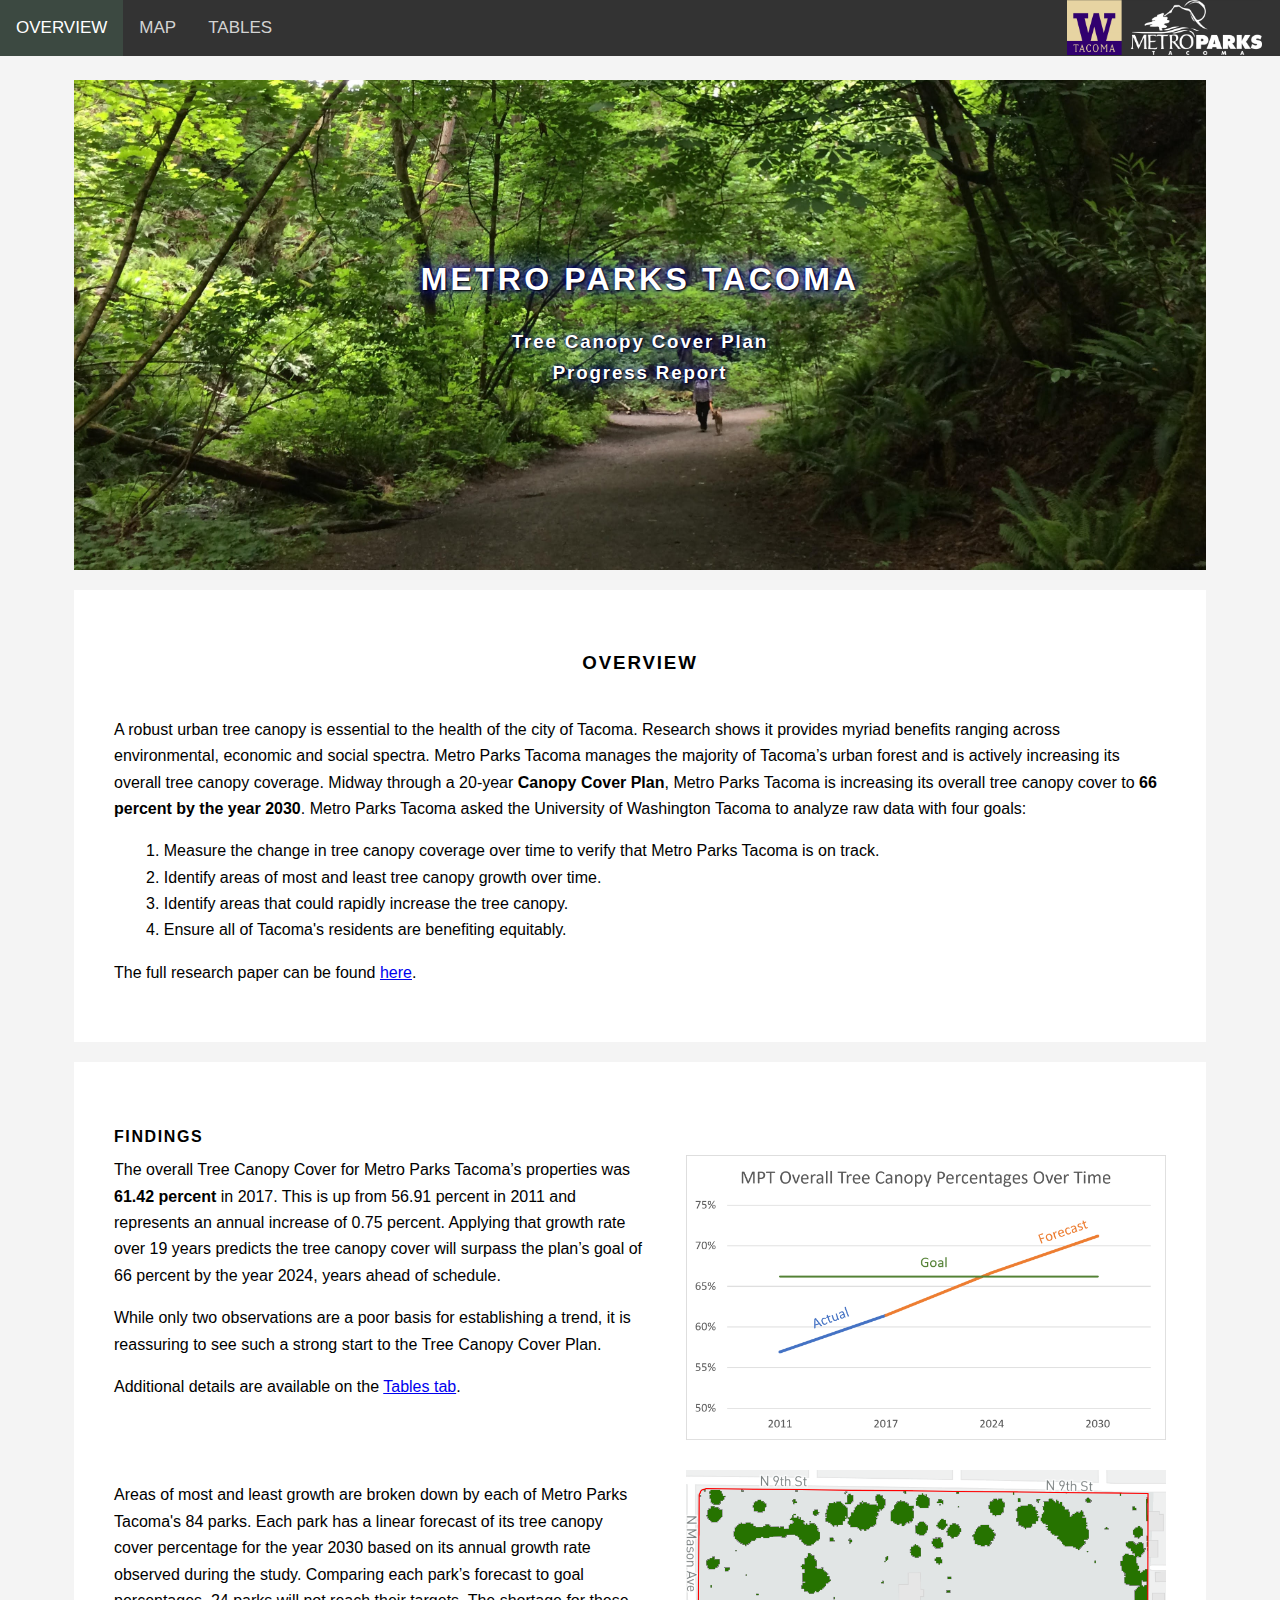
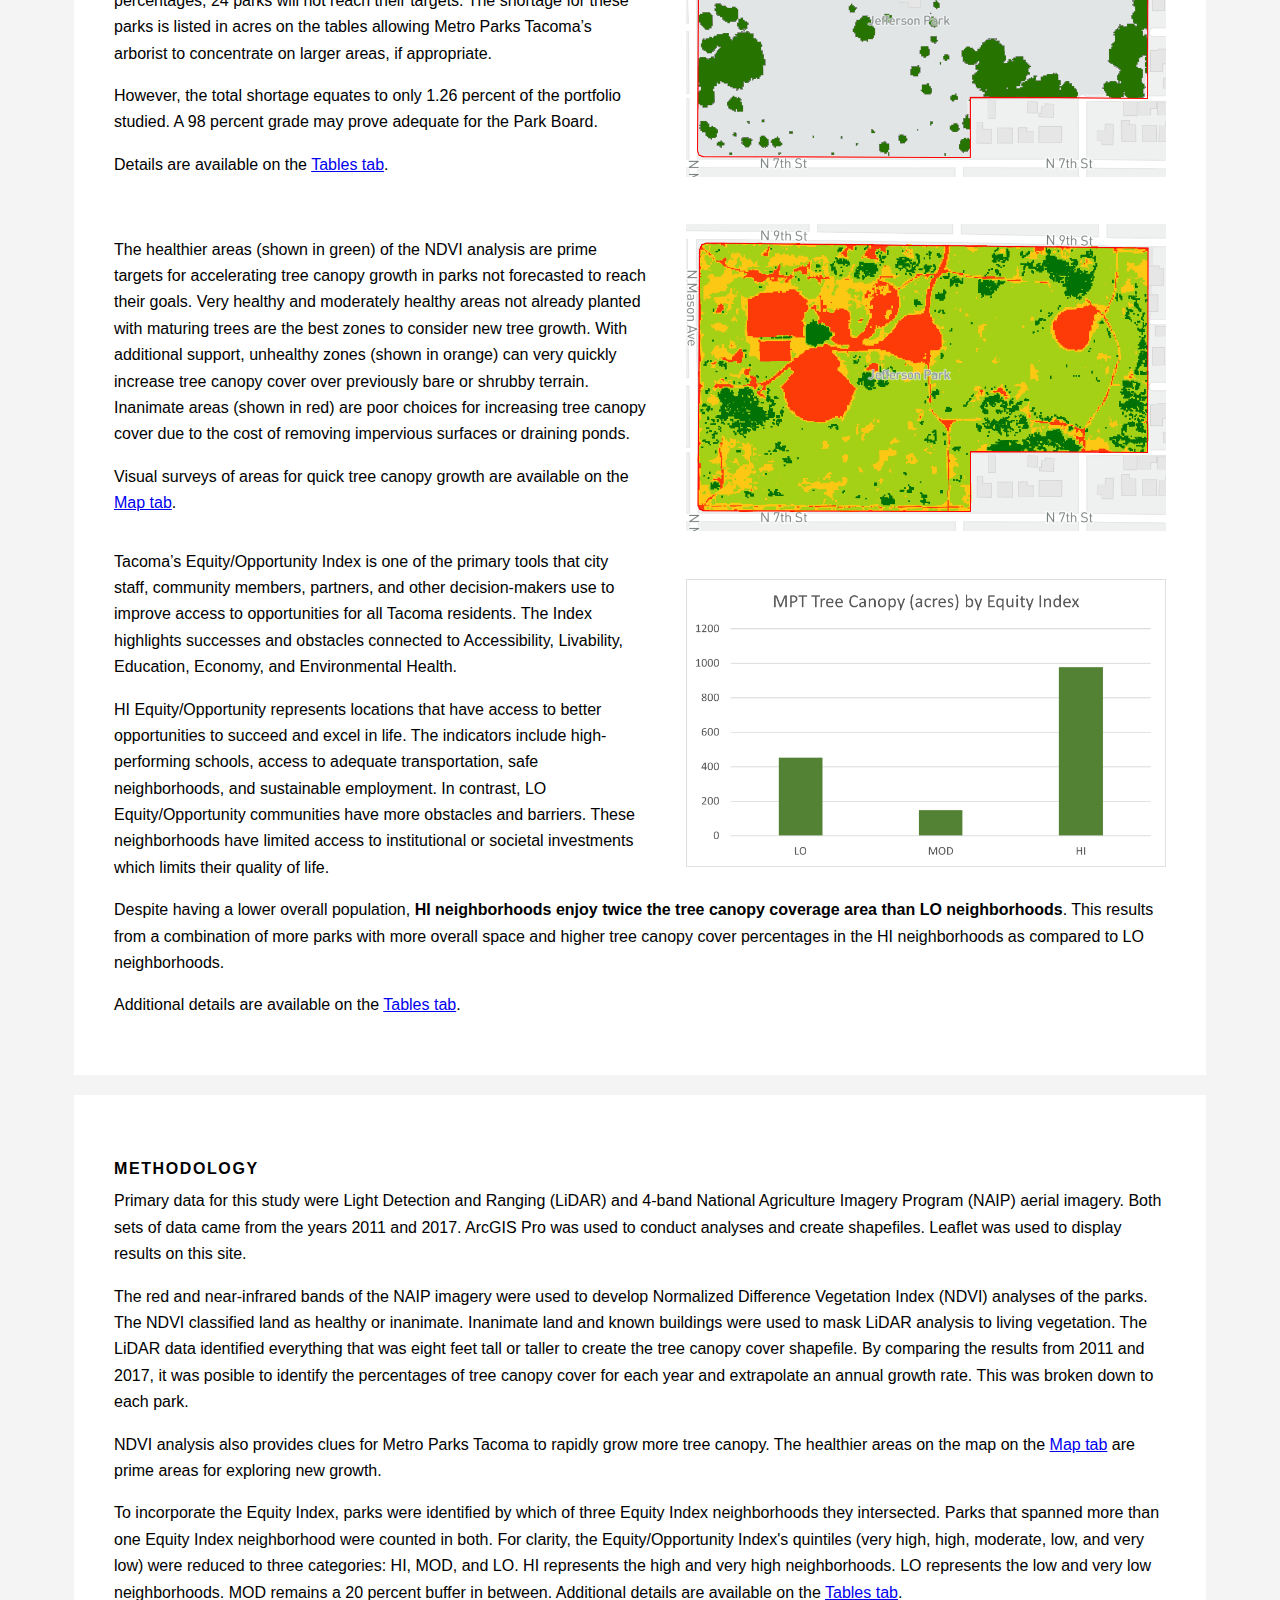
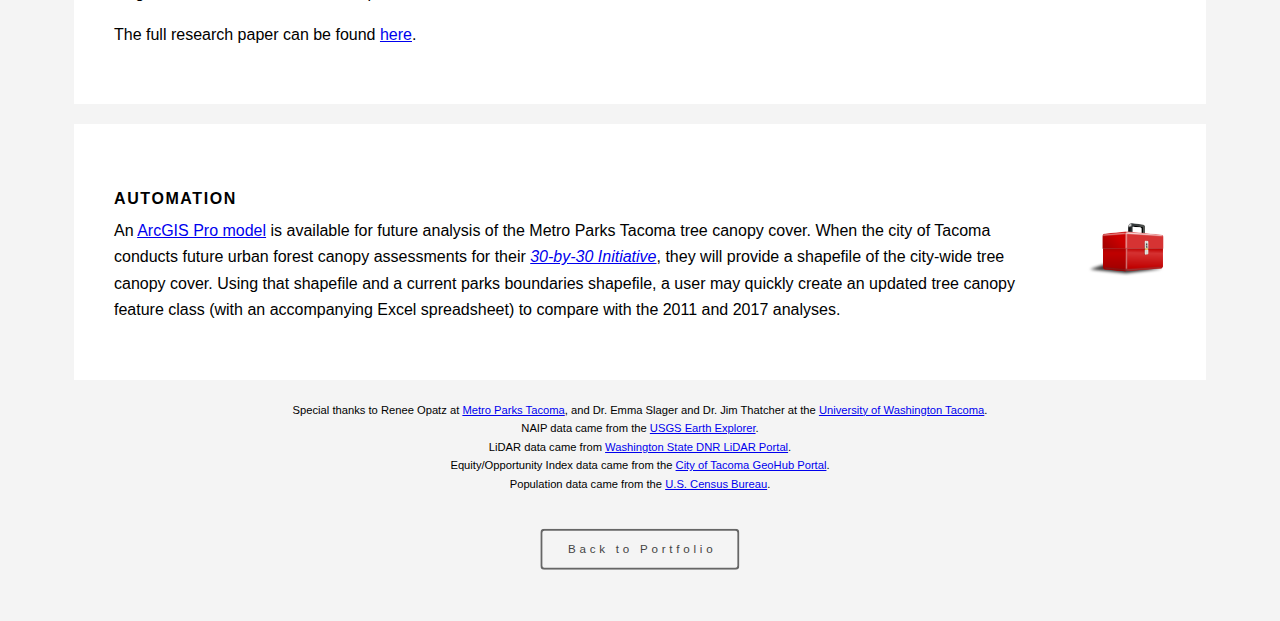
==== index.html @ c5629a5f "Add files via upload" ====
<html>
	<head>
		<title>Overview: Tree Canopy Update</title>
		<link rel="stylesheet" href="styles.css" type="text/css"/>
		<script src = "parks.js"></script>
	</head>
	<body>
		<div class="topnav">
     <a class="active" href="index.html">OVERVIEW</a>
     <a href="map.html">MAP</a>
     <a href="tables.htm">TABLES</a>
		 <img src="images/Logos_UW_MPT.png" style="height:55px; float:right">
    </div>
		<div class="container">
			<img src="images/PugetPark2.jpg" style="display:block; margin-left:auto; margin-right:auto; width:100%">
			<div class="centered"><h1>Metro Parks Tacoma</h1><h3>Tree Canopy Cover Plan<br> Progress Report</h3></div>
		</div>
		<div class="flex-container">
			<div>
				<h3>OVERVIEW</h3>
				<p>A robust urban tree canopy is essential to the health of the city of Tacoma. Research shows it provides myriad benefits ranging across environmental, economic and social spectra. Metro Parks Tacoma manages the majority of Tacoma’s urban forest and is actively increasing its overall tree canopy coverage. Midway through a 20-year <b>Canopy Cover Plan</b>, Metro Parks Tacoma is increasing its overall tree canopy cover to <b>66 percent by the year 2030</b>. Metro Parks Tacoma asked the University of Washington Tacoma to analyze raw data with four goals:</p>
				<p style="padding-left: 2em; padding-right: 2em">1. Measure the change in tree canopy coverage over time to verify that Metro Parks Tacoma is on track.<br>2. Identify areas of most and least tree canopy growth over time.<br>3. Identify areas that could rapidly increase the tree canopy.<br>4. Ensure all of Tacoma's residents are benefiting equitably.</p>
				<p>The full research paper can be found <a href="paper.pdf">here</a>.</p>
			</div>
			<div>
				<h4 style="margin-bottom: -35px">Findings</h4>
				<div class="row">
					<a href="tables.htm"><img class="img" src="images/TreeCanopy_Overall.png" style="margin-top:40px"></a><br>
					<p>The overall Tree Canopy Cover for Metro Parks Tacoma’s properties was <b>61.42 percent</b> in 2017. This is up from 56.91 percent in 2011 and represents an annual increase of 0.75 percent. Applying that growth rate over 19 years predicts the tree canopy cover will surpass the plan’s goal of 66 percent by the year 2024, years ahead of schedule.</p><p>While only two observations are a poor basis for establishing a trend, it is reassuring to see such a strong start to the Tree Canopy Cover Plan.</p><p>Additional details are available on the <a href="tables.htm">Tables tab</a>.</p>
				</div>
				<div class="row">
					<a href="map.html"><img class="img" src="images/TCC.PNG"></a><br>
					<p>Areas of most and least growth are broken down by each of Metro Parks Tacoma's 84 parks. Each park has a linear forecast of its tree canopy cover percentage for the year 2030 based on its annual growth rate observed during the study. Comparing each park’s forecast to goal percentages, 24 parks will not reach their targets. The shortage for these parks is listed in acres on the tables allowing Metro Parks Tacoma’s arborist to concentrate on larger areas, if appropriate. </p><p>However, the total shortage equates to only 1.26 percent of the portfolio studied. A 98 percent grade may prove adequate for the Park Board.</p><p>Details are available on the <a href="tables.htm">Tables tab</a>.</p>
				</div>
				<div class="row">
					<a href="map.html"><img class="img" src="images/NDVI.PNG"></a><br>
					<p>The healthier areas (shown in green) of the NDVI analysis are prime targets for accelerating tree canopy growth in parks not forecasted to reach their goals. Very healthy and moderately healthy areas not already planted with maturing trees are the best zones to consider new tree growth. With additional support, unhealthy zones (shown in orange) can very quickly increase tree canopy cover over previously bare or shrubby terrain. Inanimate areas (shown in red) are poor choices for increasing tree canopy cover due to the cost of removing impervious surfaces or draining ponds.</p><p>Visual surveys of areas for quick tree canopy growth are available on the <a href="map.html">Map tab</a>.</p>
				</div>
				<div class="row">
					<a href="tables.htm"><img class="img" src="images/Equity_Chart.png"></a>
					<p>Tacoma’s Equity/Opportunity Index is one of the primary tools that city staff, community members, partners, and other decision-makers use to improve access to opportunities for all Tacoma residents. The Index highlights successes and obstacles connected to Accessibility, Livability, Education, Economy, and Environmental Health.</p><p>HI Equity/Opportunity represents locations that have access to better opportunities to succeed and excel in life. The indicators include high-performing schools, access to adequate transportation, safe neighborhoods, and sustainable employment. In contrast, LO Equity/Opportunity communities have more obstacles and barriers. These neighborhoods have limited access to institutional or societal investments which limits their quality of life.</p><p>Despite having a lower overall population, <b>HI neighborhoods enjoy twice the tree canopy coverage area than LO neighborhoods</b>. This results from a combination of more parks with more overall space and higher tree canopy cover percentages in the HI neighborhoods as compared to LO neighborhoods. </p><p>Additional details are available on the <a href="tables.htm">Tables tab</a>.</p>
				</div>
		 </div>
		 <div>
			 <h4>Methodology</h4>
			 <p>Primary data for this study were Light Detection and Ranging (LiDAR) and 4-band National Agriculture Imagery Program (NAIP) aerial imagery. Both sets of data came from the years 2011 and 2017. ArcGIS Pro was used to conduct analyses and create shapefiles. Leaflet was used to display results on this site.</p>
			 <p>The red and near-infrared bands of the NAIP imagery were used to develop Normalized Difference Vegetation Index (NDVI) analyses of the parks. The NDVI classified land as healthy or inanimate. Inanimate land and known buildings were used to mask LiDAR analysis to living vegetation. The LiDAR data identified everything that was eight feet tall or taller to create the tree canopy cover shapefile. By comparing the results from 2011 and 2017, it was posible to identify the percentages of tree canopy cover for each year and extrapolate an annual growth rate. This was broken down to each park.</p>
			 <p>NDVI analysis also provides clues for Metro Parks Tacoma to rapidly grow more tree canopy. The healthier areas on the map on the <a href="map.html">Map tab</a> are prime areas for exploring new growth.</p>
			 <p>To incorporate the Equity Index, parks were identified by which of three Equity Index neighborhoods they intersected. Parks that spanned more than one Equity Index neighborhood were counted in both. For clarity, the Equity/Opportunity Index's quintiles (very high, high, moderate, low, and very low) were reduced to three categories: HI, MOD, and LO. HI represents the high and very high neighborhoods. LO represents the low and very low neighborhoods. MOD remains a 20 percent buffer in between. Additional details are available on the <a href="tables.htm">Tables tab</a>.</p>
			 <p>The full research paper can be found <a href="paper.pdf">here</a>.</p>
		 </div>
		 <div class="row">
			 <h4>Automation</h4>
			  <a href="ArcGIS.tbx"> <img class="img" src="images/arcgis-toolbox.png" style="max-width:5em; margin-top: 20px"></a>
				<p>An <a href="ArcGIS.tbx">ArcGIS Pro model</a> is available for future analysis of the Metro Parks Tacoma tree canopy cover. When the city of Tacoma conducts future urban forest canopy assessments for their <a href = 'https://www.cityoftacoma.org/government/city_departments/environmentalservices/urban_forestry/urban_forest_management_plan' target = '_blank'><em>30-by-30 Initiative</em></a>, they will provide a shapefile of the city-wide tree canopy cover. Using that shapefile and a current parks boundaries shapefile, a user may quickly create an updated tree canopy feature class (with an accompanying Excel spreadsheet) to compare with the 2011 and 2017 analyses.</p>
		 </div>
		</div>

		<p style="font-size:.7em; text-align:center">Special thanks to Renee Opatz at <a href = "https://www.metroparkstacoma.org/"> Metro Parks Tacoma</a>, and Dr. Emma Slager and Dr. Jim Thatcher at the <a href = "https://www.tacoma.uw.edu/uwt/urban-studies/ms-geospatial-technologies">University of Washington Tacoma</a>.<br>NAIP data came from the <a href="https://earthexplorer.usgs.gov/">USGS Earth Explorer</a>.<br>LiDAR data came from <a href = "https://lidarportal.dnr.wa.gov/">Washington State DNR LiDAR Portal</a>.<br>Equity/Opportunity Index data came from the <a href = "https://geohub.cityoftacoma.org/datasets/equity-opportunity-overall-index-2020-1/explore?location=47.243500%2C-122.455000%2C12.41">City of Tacoma GeoHub Portal</a>.<br>Population data came from the <a href = "https://data.census.gov/cedsci/advanced">U.S. Census Bureau</a>.</p>

		<div class="center">
			<a href="https://saschu-uwt.github.io/portfolio/"><button class="button button1">Back to Portfolio</button></a>
		</div>

		<!-- Calls the default extent button -->
		<script src="dist/leaflet.defaultextent.js"></script>
		<script src="config.js"></script>

</body>
</html>
---- styles.css ----
body {
  background-color: #f4f4f4;
  font-family: Arial, sans-serif;
  line-height: 1.65;
  margin-left: 4em;
  margin-right: 4em;
  margin-bottom: 8em;
}

/* Navigation bar */
/* Add a black background color to the top navigation */
.topnav {
  position:fixed;
  width:100%;
  top:0;
  left:0;
  background-color: #333;
  overflow: hidden;
	margin-bottom: 3em;
}
/* Style the links inside the navigation bar */
.topnav a {
  float: left;
  color: #D3D3D3;
  text-align: center;
  padding: 14px 16px;
  text-decoration: none;
  font-size: 17px;
}
/* Change the color of links on hover */
.topnav a:hover {
  background-color: #ddd;
  color: black;
}
/* Add a color to the active/current link */
.topnav a.active {
  background-color: #3c4941;
  color: white;
}

/* Container holding the image and the text */
.container {
  position: relative;
  z-index:-1;
  text-align: center;
  color: white;
  text-shadow: 1px 1px 2px black, 0 0 25px blue, 0 0 5px darkblue;
  margin-top: 5em;
  margin-left: .6em;
  margin-right: .6em;
  margin-bottom: 10px;
}
/* Centered text */
.centered {
  position: absolute;
  top: 40%;
  left: 50%;
  transform: translate(-50%, -50%);
}

h1 {
  margin-top:4em;
  text-transform: uppercase;
  text-align: center;
  letter-spacing: .1em;
}
h3 {
  margin-bottom:2em;
  text-align: center;
  letter-spacing: .1em;
}
h4 {
  margin-bottom:-10px;
  text-align: left;
  text-transform: uppercase;
  letter-spacing: .1em;
}
h5 {
  font-size: 1em;
}

.map {
  position:absolute;
  top:58;
  left:0;
  width: 100%;
  height:92%;
}

/*Legend specific*/
.legend {
  padding: 6px 8px;
  font: 14px/16px Arial, Helvetica, sans-serif;
  background: white;
  background: rgba(255, 255, 255, 1);
  border-radius: 5px;
  border-color: #BEBEBE;
  border-width: 2;
  border-style: solid;
  line-height: 24px;
  color: #555;
}
.legend h4 {
  text-align: center;
  font-size: 14px;
  margin: 0 0 8px;
  color: #777;
}
.legend span {
  position: relative;
  bottom: 3px;
}
.legend p {
  color:black;
}
.legend i {
  width: 18px;
  height: 18px;
  float: left;
  margin: 0 8px 0 0;
  opacity: 1;
}
.legend i.icon {
  background-size: 18px;
  background-color: rgba(255, 255, 255, 1);
}

/* For data box on map */
.info {
    padding: 6px 8px;
    font: 14px/16px Arial, Helvetica, sans-serif;
    background: white;
    background: rgba(255,255,255,1);
    border-radius: 5px;
    border-color: #BEBEBE;
    border-width: 2;
    border-style: solid;
}
.info h4 {
    text-align: center;
    margin: 0 0 5px;
    color: #777;
}

/* Text boxes */
* {
  box-sizing: border-box;
}
.column {
  float: left;
  width: 50%;
  padding: 5px;
  margin-bottom:1em;
}

/* Clearfix (clear floats) */
.row::after {
  content: "";
  clear: both;
  display: table;
}

/* Responsive layout - makes the columns stack on top of each other instead of next to each other */
@media screen and (max-width: 800px) {
  .column {
    width: 100%;
  }
}

/* Containers for text */
.flex-container {
  display: flex;
  flex-wrap: wrap;
  justify-content: center;
  align-items: top;
  width:100%
}
.flex-container > div {
  background-color: #ffffff;
  width: 100%;
  height: auto;
  margin: 10px;
  padding: 40px;
}
/* .img {
  display:block;
  margin-left: auto;
  margin-right: auto;
  width: 60%;
} */
.img {
  float:right;
  height:auto;
  max-width: 30em;
  width:40vw;
  /* margin-top: 20px; */
  margin-left:40px;
  margin-top:30px
}

@media screen and (max-width: 800px) {
  .flex-container > div {
    width: 100%;
    height: auto;
    margin: 10px;
    padding: 40px;
  }
}

/* Button */
.center {
  margin-top: 5vh;
  position: absolute;
  left: 50%;
  -ms-transform: translate(-50%, -50%);
  transform: translate(-50%, -50%);
}

input[type="submit"],
input[type="reset"],
input[type="button"],
button,
.button {
  -moz-appearance: none;
  -webkit-appearance: none;
  -ms-appearance: none;
  appearance: none;
  -moz-transition: box-shadow 0.2s ease-in-out, background-color 0.2s ease-in-out, color 0.2s ease-in-out;
  -webkit-transition: box-shadow 0.2s ease-in-out, background-color 0.2s ease-in-out, color 0.2s ease-in-out;
  -ms-transition: box-shadow 0.2s ease-in-out, background-color 0.2s ease-in-out, color 0.2s ease-in-out;
  transition: box-shadow 0.2s ease-in-out, background-color 0.2s ease-in-out, color 0.2s ease-in-out;
  border-radius: 4px;
  border: 0;
  cursor: pointer;
  display: inline-block;
  font-weight: 400;
  height: 3.5em;
  line-height: 3.5em;
  padding: 0 2em 0 2.375em;
  text-align: center;
  text-decoration: none;
  white-space: nowrap;
  text-transform: none;
  letter-spacing: 0.325em;
  font-size: 0.725em;
}

input[type="submit"].icon:before,
input[type="reset"].icon:before,
input[type="button"].icon:before,
button.icon:before,
.button.icon:before {
  margin-right: 0.5em;
}

input[type="submit"].fit,
input[type="reset"].fit,
input[type="button"].fit,
button.fit,
.button.fit {
  display: block;
  margin: 0 0 1em 0;
  width: 100%;
}

input[type="submit"].big,
input[type="reset"].big,
input[type="button"].big,
button.big,
.button.big {
  font-size: 0.8em;
  padding: 0 2.5em 0 2.875em;
  height: 3.75em;
  line-height: 3.75em;
}

input[type="submit"].disabled, input[type="submit"]:disabled,
input[type="reset"].disabled,
input[type="reset"]:disabled,
input[type="button"].disabled,
input[type="button"]:disabled,
button.disabled,
button:disabled,
.button.disabled,
.button:disabled {
  -moz-pointer-events: none;
  -webkit-pointer-events: none;
  -ms-pointer-events: none;
  pointer-events: none;
  opacity: 0.25;
}

@media screen and (max-width: 480px) {
  input[type="submit"],
  input[type="reset"],
  input[type="button"],
  button,
  .button {
    padding: 0;
  }
}

input[type="submit"],
input[type="reset"],
input[type="button"],
button,
.button {
  background-color: transparent;
  box-shadow: inset 0 0 0 2px #666666;
  color: #444444 !important;
}

input[type="submit"]:hover,
input[type="reset"]:hover,
input[type="button"]:hover,
button:hover,
.button:hover {
  color: #EF6480 !important;
  box-shadow: inset 0 0 0 2px #EF6480;
}

input[type="submit"]:active,
input[type="reset"]:active,
input[type="button"]:active,
button:active,
.button:active {
  background-color: rgba(239, 100, 128, 0.15);
}

input[type="submit"].icon:before,
input[type="reset"].icon:before,
input[type="button"].icon:before,
button.icon:before,
.button.icon:before {
  color: #999999;
}
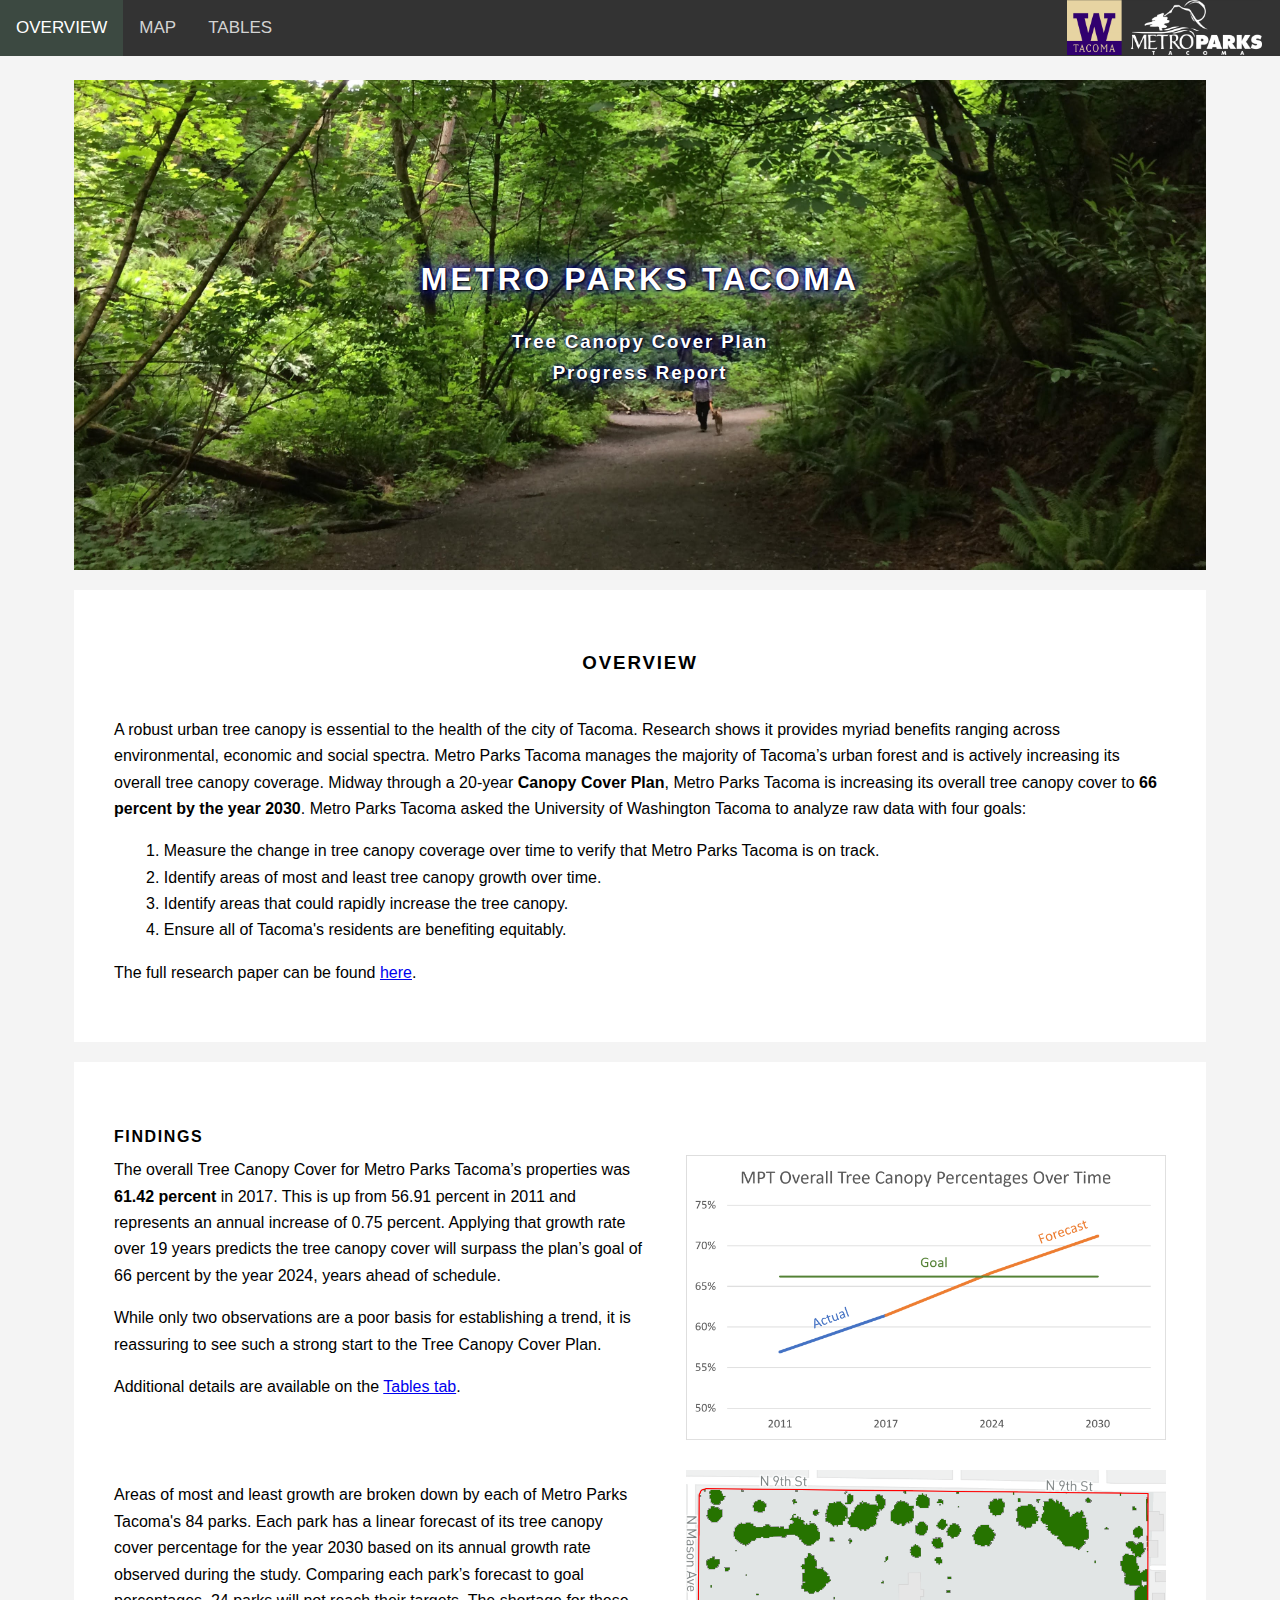
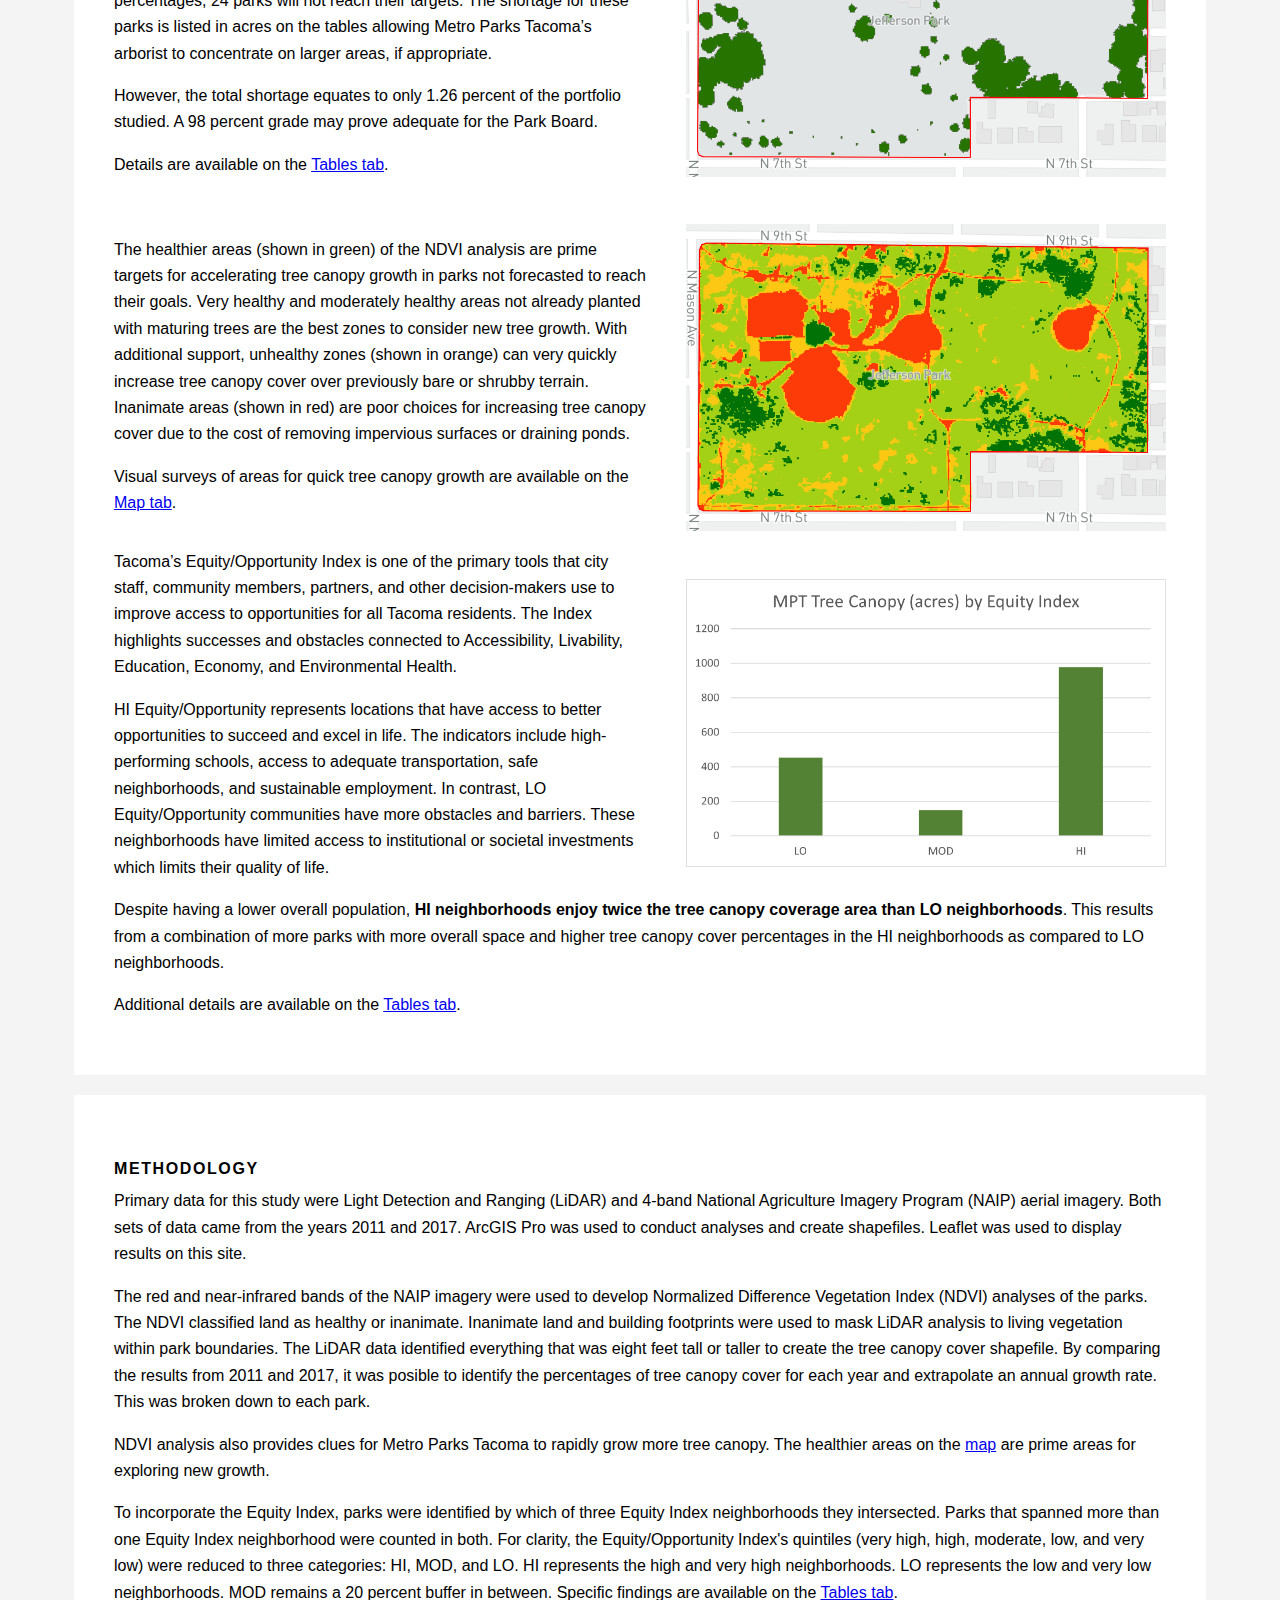
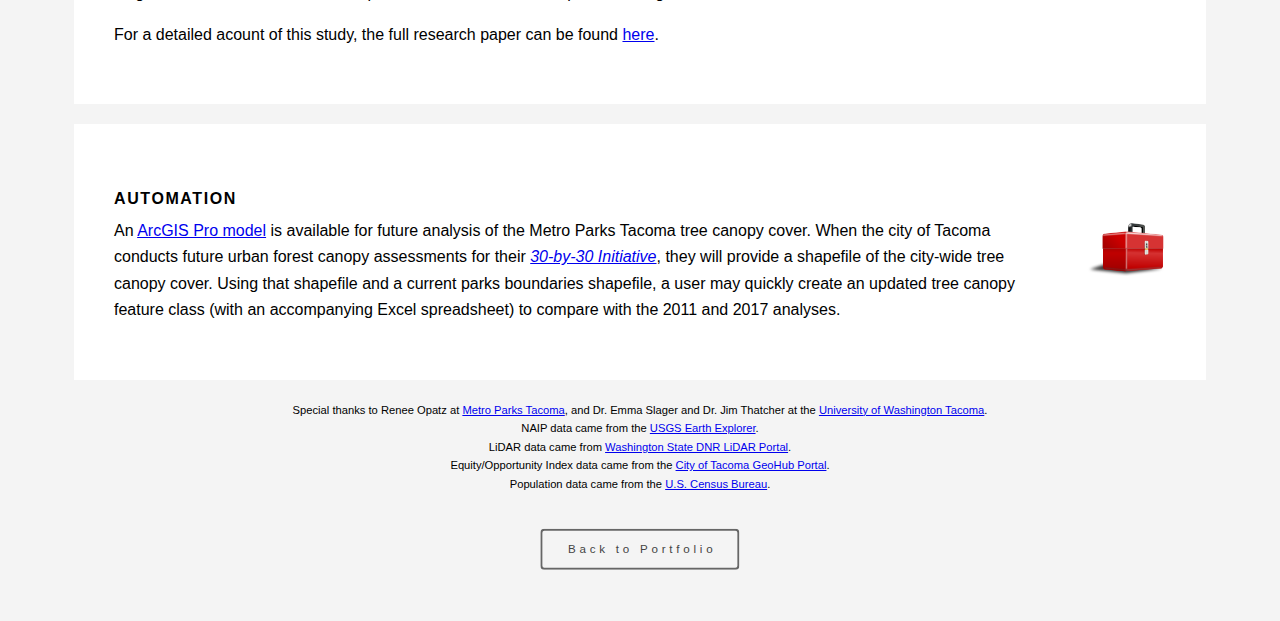
==== commit cc07e0f3: "Update index.html" ====
--- a/index.html
+++ b/index.html
@@ -44,10 +44,10 @@
 		 <div>
 			 <h4>Methodology</h4>
 			 <p>Primary data for this study were Light Detection and Ranging (LiDAR) and 4-band National Agriculture Imagery Program (NAIP) aerial imagery. Both sets of data came from the years 2011 and 2017. ArcGIS Pro was used to conduct analyses and create shapefiles. Leaflet was used to display results on this site.</p>
-			 <p>The red and near-infrared bands of the NAIP imagery were used to develop Normalized Difference Vegetation Index (NDVI) analyses of the parks. The NDVI classified land as healthy or inanimate. Inanimate land and known buildings were used to mask LiDAR analysis to living vegetation. The LiDAR data identified everything that was eight feet tall or taller to create the tree canopy cover shapefile. By comparing the results from 2011 and 2017, it was posible to identify the percentages of tree canopy cover for each year and extrapolate an annual growth rate. This was broken down to each park.</p>
-			 <p>NDVI analysis also provides clues for Metro Parks Tacoma to rapidly grow more tree canopy. The healthier areas on the map on the <a href="map.html">Map tab</a> are prime areas for exploring new growth.</p>
-			 <p>To incorporate the Equity Index, parks were identified by which of three Equity Index neighborhoods they intersected. Parks that spanned more than one Equity Index neighborhood were counted in both. For clarity, the Equity/Opportunity Index's quintiles (very high, high, moderate, low, and very low) were reduced to three categories: HI, MOD, and LO. HI represents the high and very high neighborhoods. LO represents the low and very low neighborhoods. MOD remains a 20 percent buffer in between. Additional details are available on the <a href="tables.htm">Tables tab</a>.</p>
-			 <p>The full research paper can be found <a href="paper.pdf">here</a>.</p>
+			 <p>The red and near-infrared bands of the NAIP imagery were used to develop Normalized Difference Vegetation Index (NDVI) analyses of the parks. The NDVI classified land as healthy or inanimate. Inanimate land and building footprints were used to mask LiDAR analysis to living vegetation within park boundaries. The LiDAR data identified everything that was eight feet tall or taller to create the tree canopy cover shapefile. By comparing the results from 2011 and 2017, it was posible to identify the percentages of tree canopy cover for each year and extrapolate an annual growth rate. This was broken down to each park.</p>
+			 <p>NDVI analysis also provides clues for Metro Parks Tacoma to rapidly grow more tree canopy. The healthier areas on the <a href="map.html">map</a> are prime areas for exploring new growth.</p>
+			 <p>To incorporate the Equity Index, parks were identified by which of three Equity Index neighborhoods they intersected. Parks that spanned more than one Equity Index neighborhood were counted in both. For clarity, the Equity/Opportunity Index's quintiles (very high, high, moderate, low, and very low) were reduced to three categories: HI, MOD, and LO. HI represents the high and very high neighborhoods. LO represents the low and very low neighborhoods. MOD remains a 20 percent buffer in between. Specific findings are available on the <a href="tables.htm">Tables tab</a>.</p>
+			 <p>For a detailed acount of this study, the full research paper can be found <a href="paper.pdf">here</a>.</p>
 		 </div>
 		 <div class="row">
 			 <h4>Automation</h4>
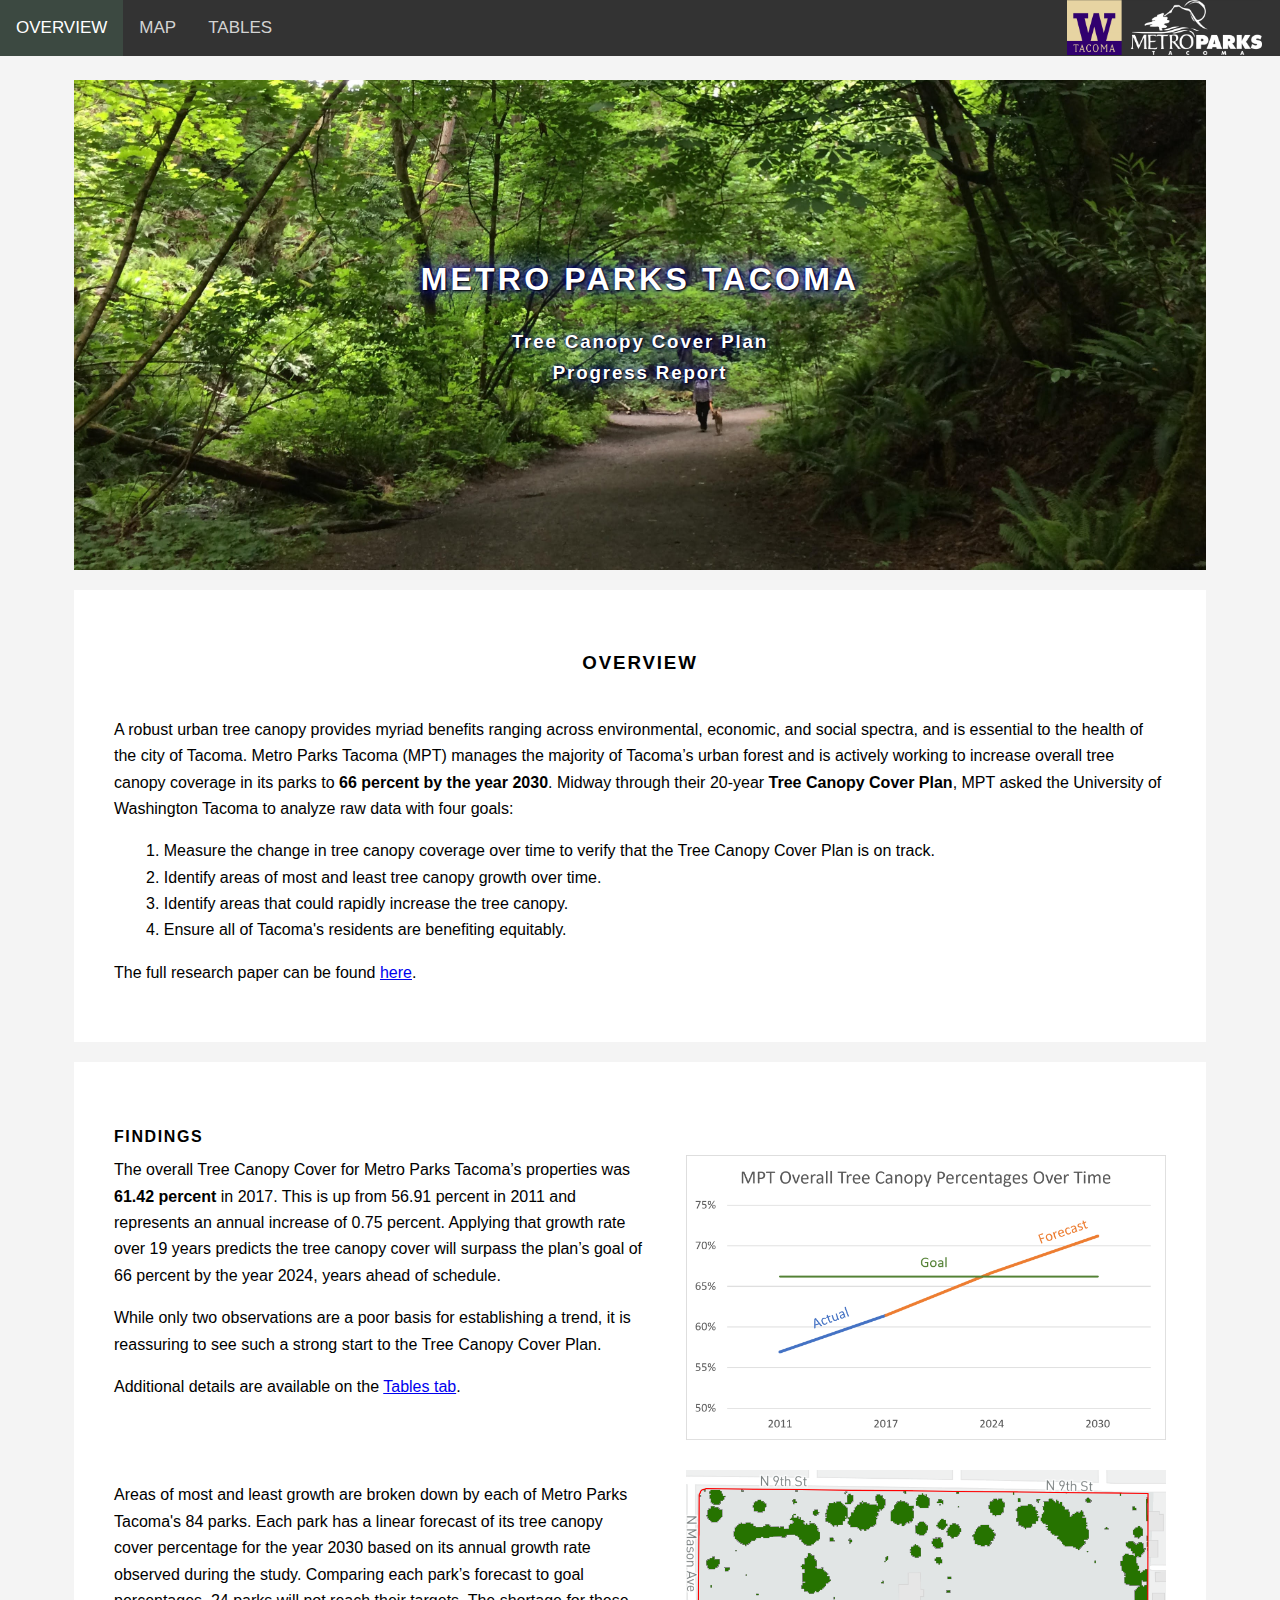
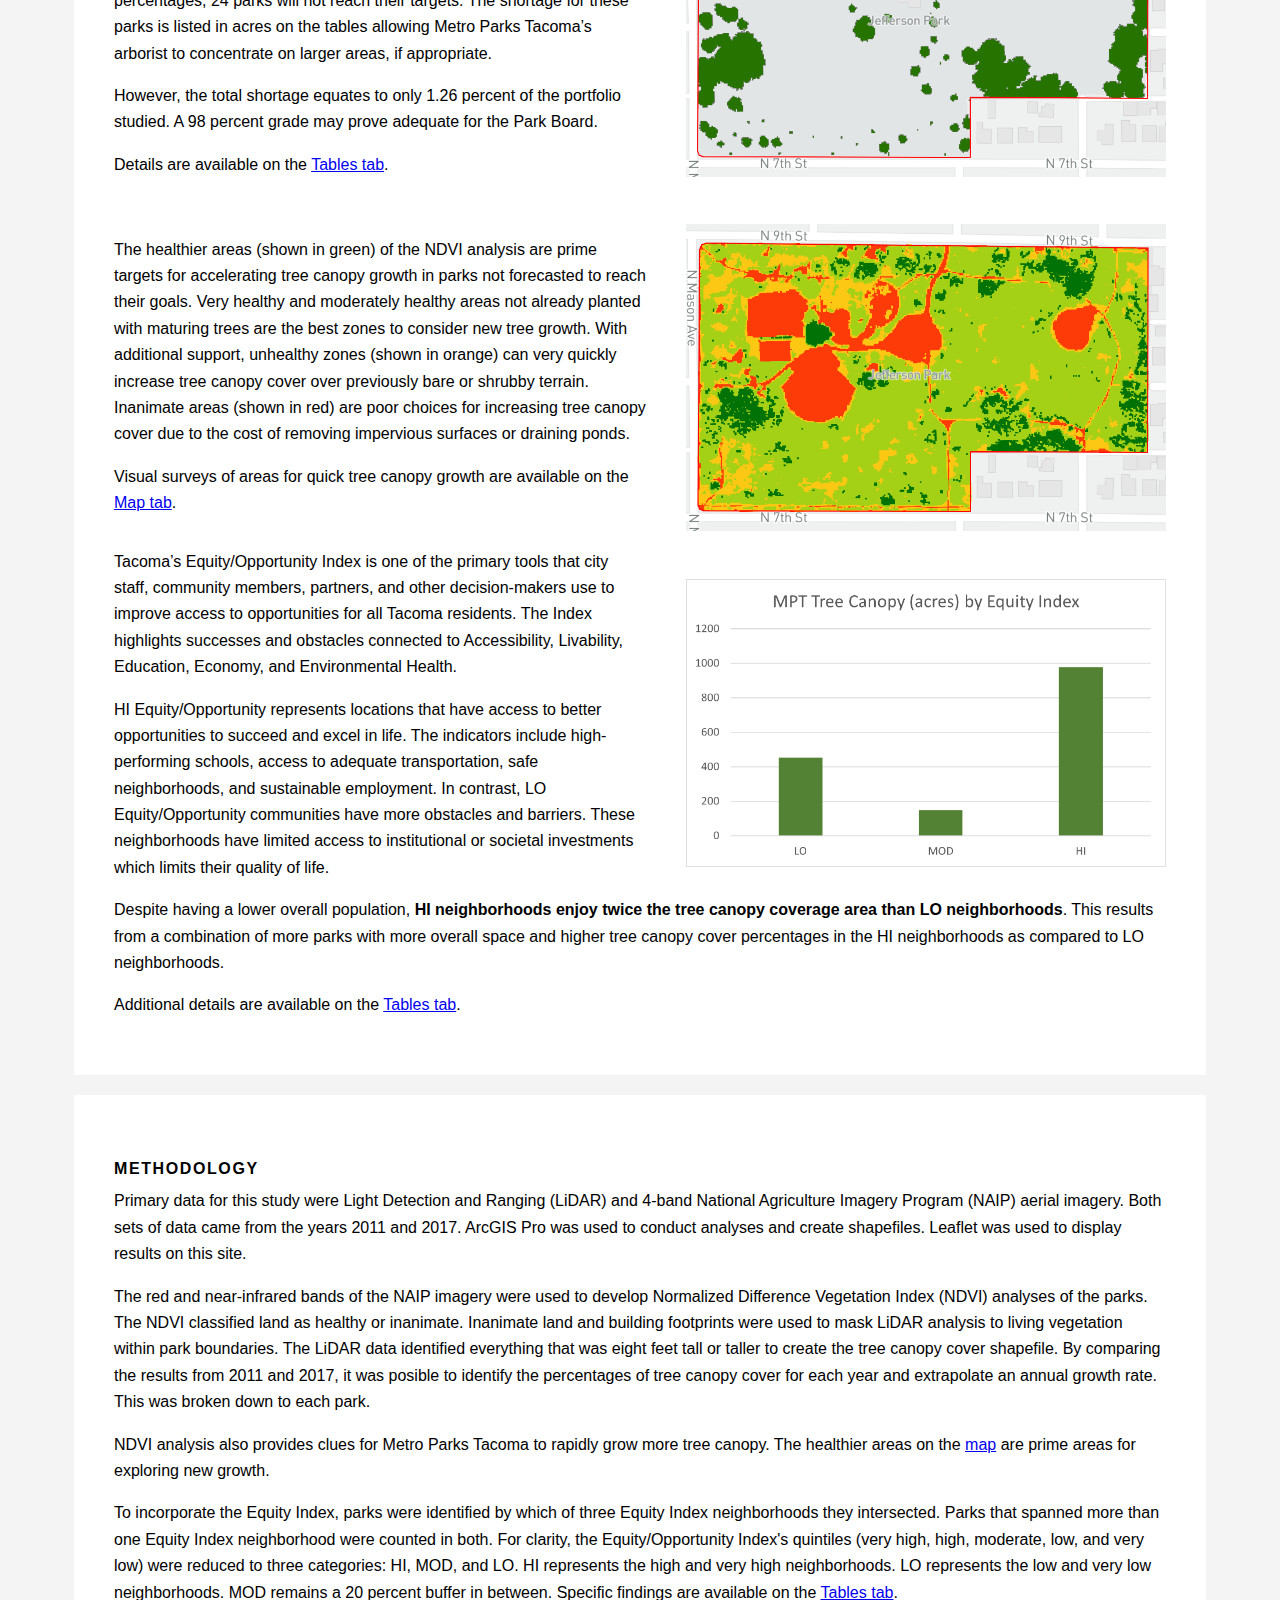
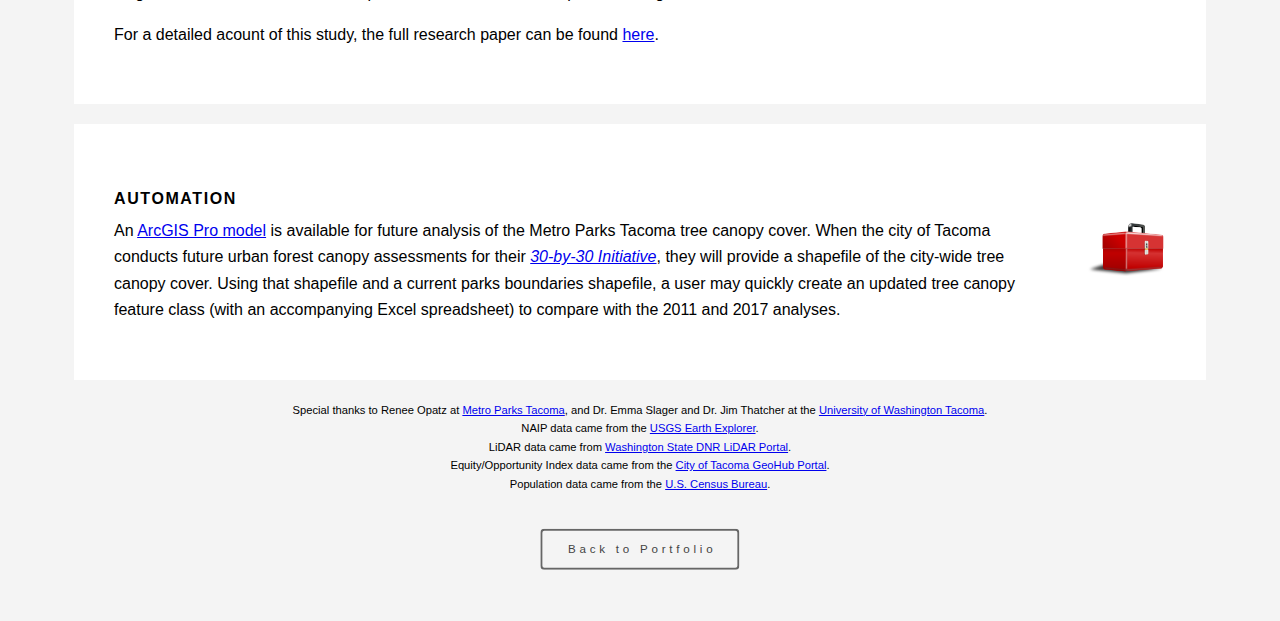
==== commit 015b0d19: "Update index.html" ====
--- a/index.html
+++ b/index.html
@@ -18,8 +18,8 @@
 		<div class="flex-container">
 			<div>
 				<h3>OVERVIEW</h3>
-				<p>A robust urban tree canopy is essential to the health of the city of Tacoma. Research shows it provides myriad benefits ranging across environmental, economic and social spectra. Metro Parks Tacoma manages the majority of Tacoma’s urban forest and is actively increasing its overall tree canopy coverage. Midway through a 20-year <b>Canopy Cover Plan</b>, Metro Parks Tacoma is increasing its overall tree canopy cover to <b>66 percent by the year 2030</b>. Metro Parks Tacoma asked the University of Washington Tacoma to analyze raw data with four goals:</p>
-				<p style="padding-left: 2em; padding-right: 2em">1. Measure the change in tree canopy coverage over time to verify that Metro Parks Tacoma is on track.<br>2. Identify areas of most and least tree canopy growth over time.<br>3. Identify areas that could rapidly increase the tree canopy.<br>4. Ensure all of Tacoma's residents are benefiting equitably.</p>
+				<p>A robust urban tree canopy provides myriad benefits ranging across environmental, economic, and social spectra, and is essential to the health of the city of Tacoma. Metro Parks Tacoma (MPT) manages the majority of Tacoma’s urban forest and is actively working to increase overall tree canopy coverage in its parks to <b>66 percent by the year 2030</b>. Midway through their 20-year <b>Tree Canopy Cover Plan</b>, MPT asked the University of Washington Tacoma to analyze raw data with four goals:</p>
+				<p style="padding-left: 2em; padding-right: 2em">1. Measure the change in tree canopy coverage over time to verify that the Tree Canopy Cover Plan is on track.<br>2. Identify areas of most and least tree canopy growth over time.<br>3. Identify areas that could rapidly increase the tree canopy.<br>4. Ensure all of Tacoma's residents are benefiting equitably.</p>
 				<p>The full research paper can be found <a href="paper.pdf">here</a>.</p>
 			</div>
 			<div>
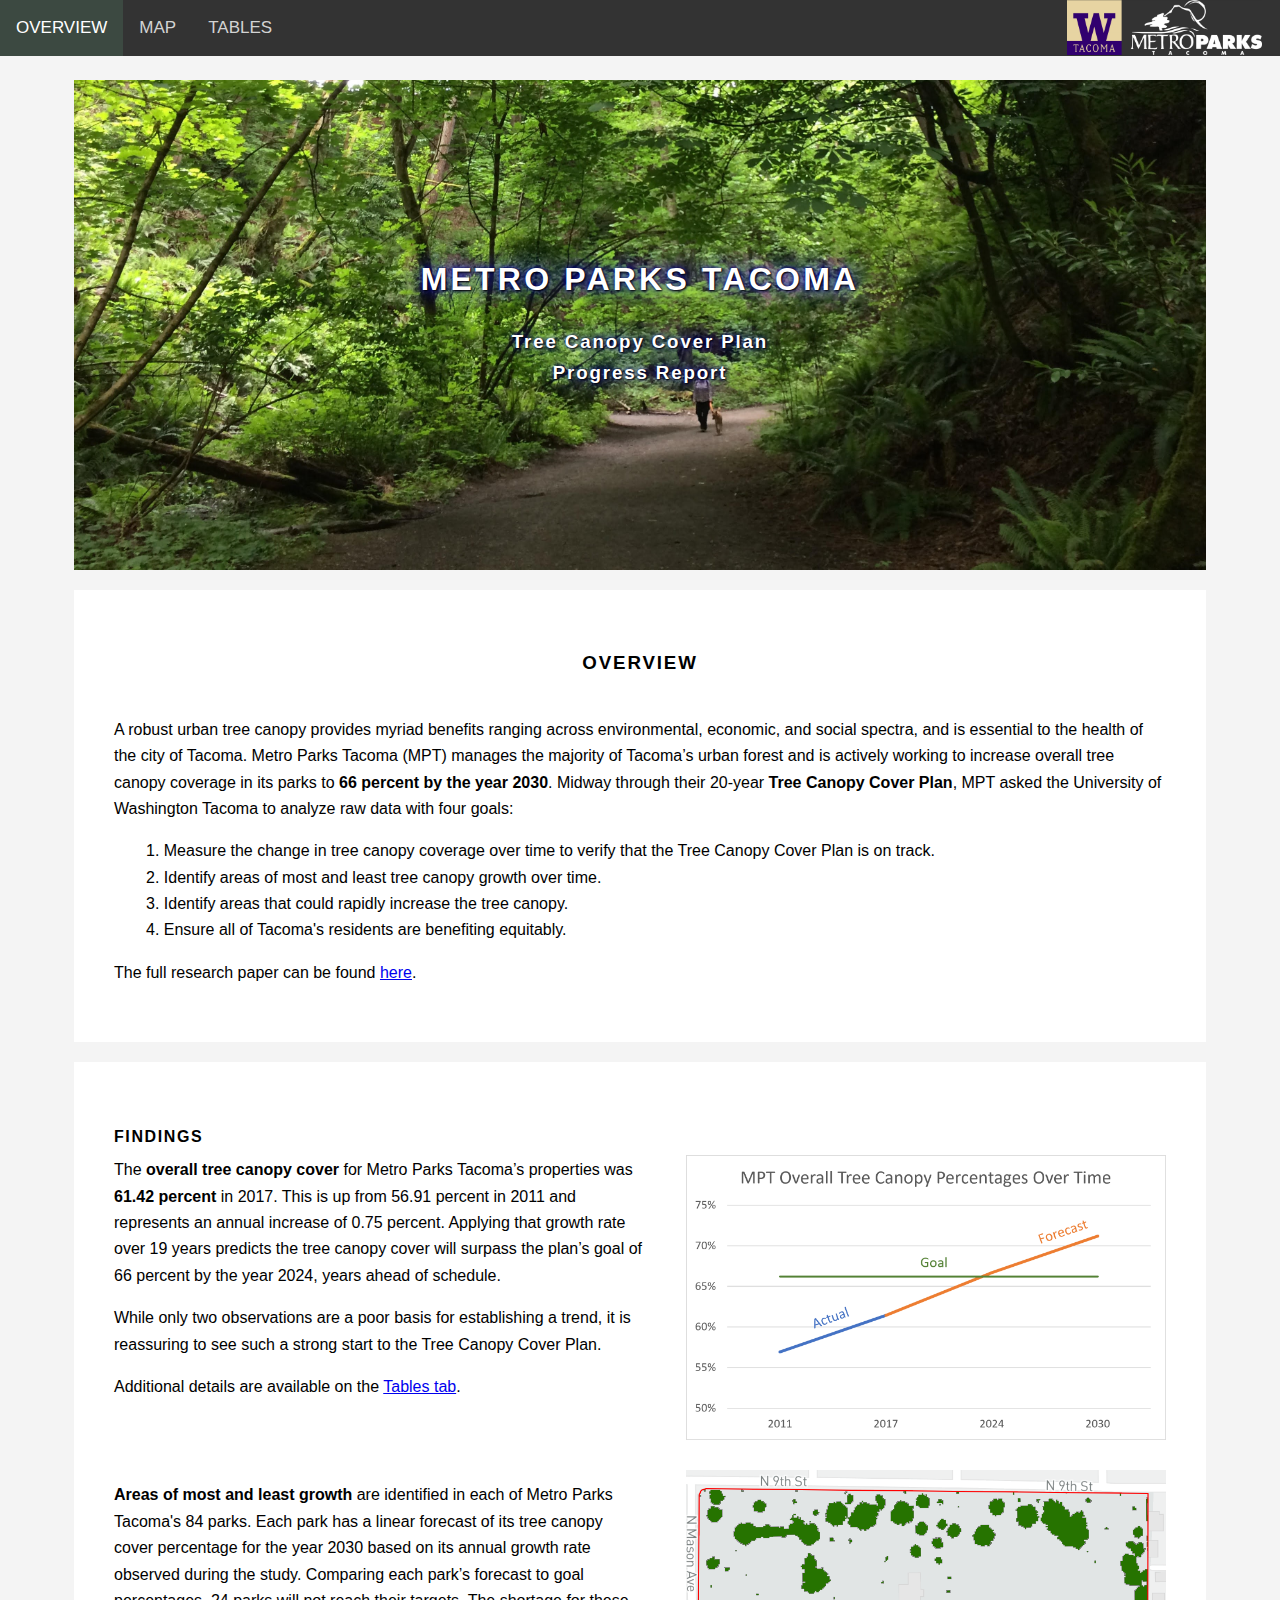
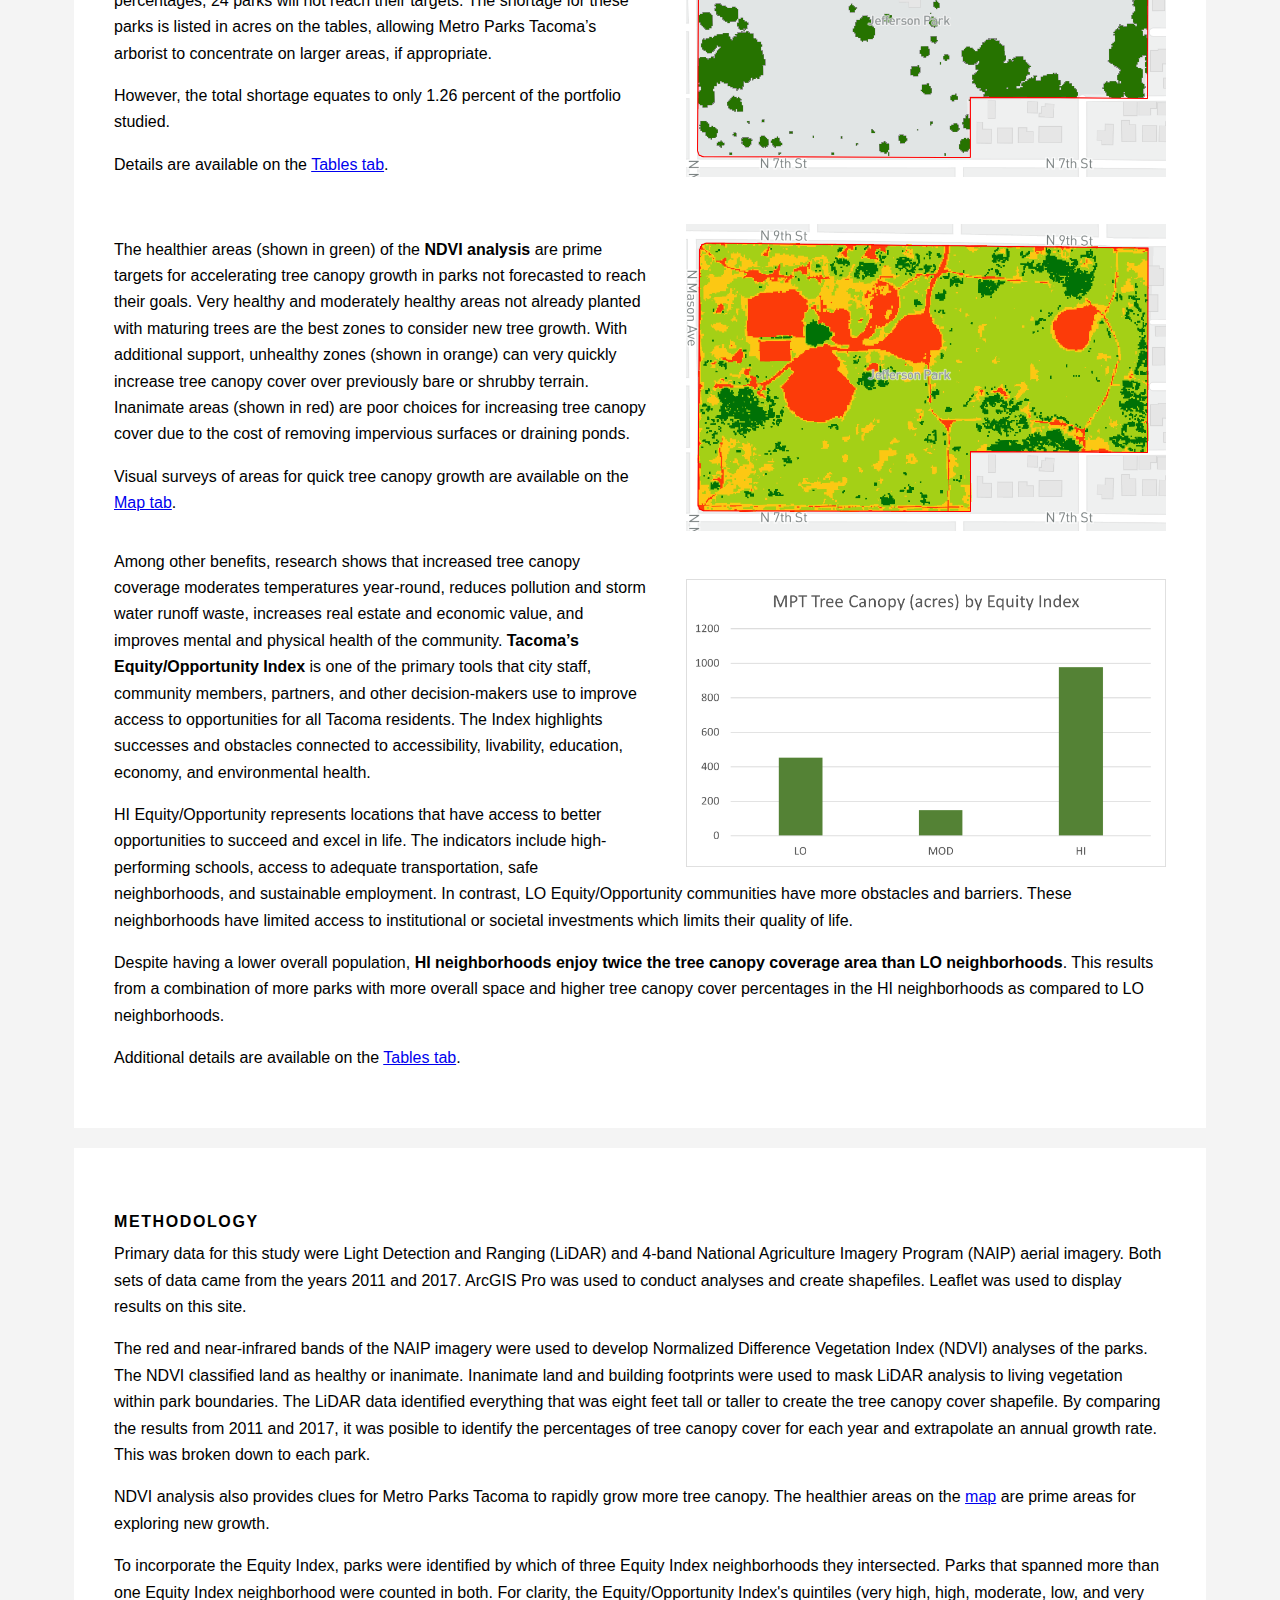
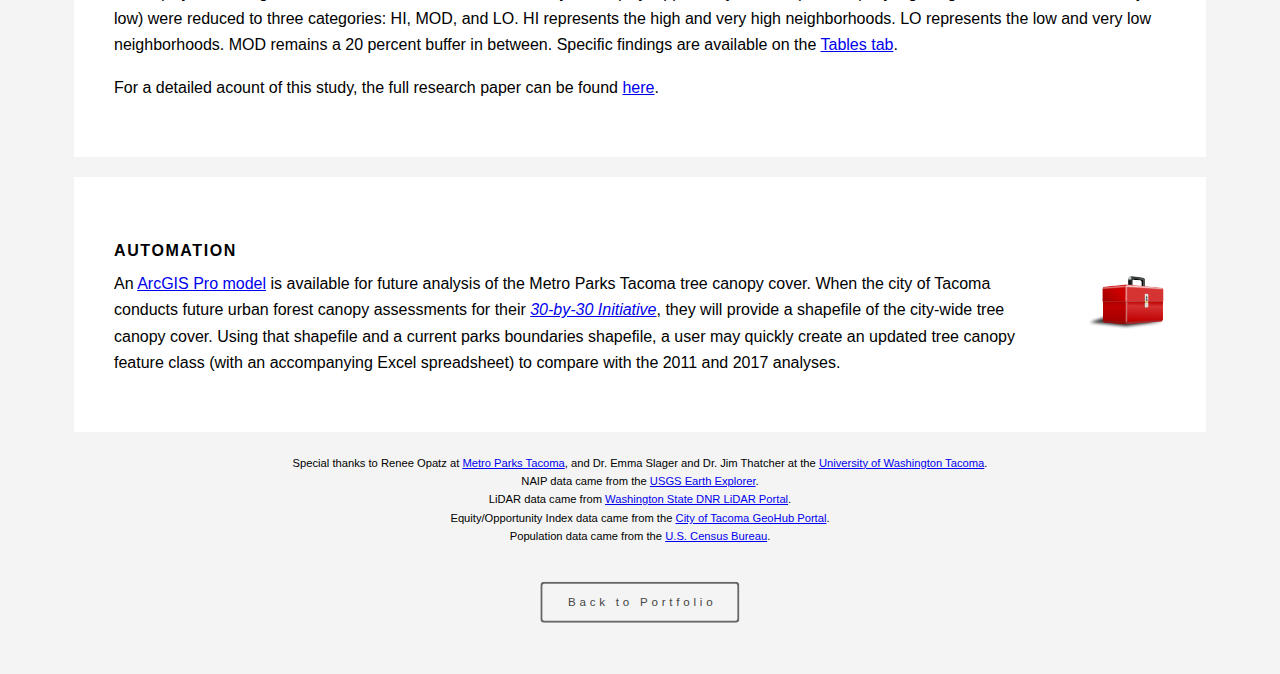
==== commit 7160de3d: "Update index.html" ====
--- a/index.html
+++ b/index.html
@@ -26,19 +26,19 @@
 				<h4 style="margin-bottom: -35px">Findings</h4>
 				<div class="row">
 					<a href="tables.htm"><img class="img" src="images/TreeCanopy_Overall.png" style="margin-top:40px"></a><br>
-					<p>The overall Tree Canopy Cover for Metro Parks Tacoma’s properties was <b>61.42 percent</b> in 2017. This is up from 56.91 percent in 2011 and represents an annual increase of 0.75 percent. Applying that growth rate over 19 years predicts the tree canopy cover will surpass the plan’s goal of 66 percent by the year 2024, years ahead of schedule.</p><p>While only two observations are a poor basis for establishing a trend, it is reassuring to see such a strong start to the Tree Canopy Cover Plan.</p><p>Additional details are available on the <a href="tables.htm">Tables tab</a>.</p>
+					<p>The <b>overall tree canopy cover</b> for Metro Parks Tacoma’s properties was <b>61.42 percent</b> in 2017. This is up from 56.91 percent in 2011 and represents an annual increase of 0.75 percent. Applying that growth rate over 19 years predicts the tree canopy cover will surpass the plan’s goal of 66 percent by the year 2024, years ahead of schedule.</p><p>While only two observations are a poor basis for establishing a trend, it is reassuring to see such a strong start to the Tree Canopy Cover Plan.</p><p>Additional details are available on the <a href="tables.htm">Tables tab</a>.</p>
 				</div>
 				<div class="row">
 					<a href="map.html"><img class="img" src="images/TCC.PNG"></a><br>
-					<p>Areas of most and least growth are broken down by each of Metro Parks Tacoma's 84 parks. Each park has a linear forecast of its tree canopy cover percentage for the year 2030 based on its annual growth rate observed during the study. Comparing each park’s forecast to goal percentages, 24 parks will not reach their targets. The shortage for these parks is listed in acres on the tables allowing Metro Parks Tacoma’s arborist to concentrate on larger areas, if appropriate. </p><p>However, the total shortage equates to only 1.26 percent of the portfolio studied. A 98 percent grade may prove adequate for the Park Board.</p><p>Details are available on the <a href="tables.htm">Tables tab</a>.</p>
+					<p><b>Areas of most and least growth</b> are identified in each of Metro Parks Tacoma's 84 parks. Each park has a linear forecast of its tree canopy cover percentage for the year 2030 based on its annual growth rate observed during the study. Comparing each park’s forecast to goal percentages, 24 parks will not reach their targets. The shortage for these parks is listed in acres on the tables, allowing Metro Parks Tacoma’s arborist to concentrate on larger areas, if appropriate. </p><p>However, the total shortage equates to only 1.26 percent of the portfolio studied.</p><p>Details are available on the <a href="tables.htm">Tables tab</a>.</p>
 				</div>
 				<div class="row">
 					<a href="map.html"><img class="img" src="images/NDVI.PNG"></a><br>
-					<p>The healthier areas (shown in green) of the NDVI analysis are prime targets for accelerating tree canopy growth in parks not forecasted to reach their goals. Very healthy and moderately healthy areas not already planted with maturing trees are the best zones to consider new tree growth. With additional support, unhealthy zones (shown in orange) can very quickly increase tree canopy cover over previously bare or shrubby terrain. Inanimate areas (shown in red) are poor choices for increasing tree canopy cover due to the cost of removing impervious surfaces or draining ponds.</p><p>Visual surveys of areas for quick tree canopy growth are available on the <a href="map.html">Map tab</a>.</p>
+					<p>The healthier areas (shown in green) of the <b>NDVI analysis</b> are prime targets for accelerating tree canopy growth in parks not forecasted to reach their goals. Very healthy and moderately healthy areas not already planted with maturing trees are the best zones to consider new tree growth. With additional support, unhealthy zones (shown in orange) can very quickly increase tree canopy cover over previously bare or shrubby terrain. Inanimate areas (shown in red) are poor choices for increasing tree canopy cover due to the cost of removing impervious surfaces or draining ponds.</p><p>Visual surveys of areas for quick tree canopy growth are available on the <a href="map.html">Map tab</a>.</p>
 				</div>
 				<div class="row">
 					<a href="tables.htm"><img class="img" src="images/Equity_Chart.png"></a>
-					<p>Tacoma’s Equity/Opportunity Index is one of the primary tools that city staff, community members, partners, and other decision-makers use to improve access to opportunities for all Tacoma residents. The Index highlights successes and obstacles connected to Accessibility, Livability, Education, Economy, and Environmental Health.</p><p>HI Equity/Opportunity represents locations that have access to better opportunities to succeed and excel in life. The indicators include high-performing schools, access to adequate transportation, safe neighborhoods, and sustainable employment. In contrast, LO Equity/Opportunity communities have more obstacles and barriers. These neighborhoods have limited access to institutional or societal investments which limits their quality of life.</p><p>Despite having a lower overall population, <b>HI neighborhoods enjoy twice the tree canopy coverage area than LO neighborhoods</b>. This results from a combination of more parks with more overall space and higher tree canopy cover percentages in the HI neighborhoods as compared to LO neighborhoods. </p><p>Additional details are available on the <a href="tables.htm">Tables tab</a>.</p>
+					<p>Among other benefits, research shows that increased tree canopy coverage moderates temperatures year-round, reduces pollution and storm water runoff waste, increases real estate and economic value, and improves mental and physical health of the community. <b>Tacoma’s Equity/Opportunity Index</b> is one of the primary tools that city staff, community members, partners, and other decision-makers use to improve access to opportunities for all Tacoma residents. The Index highlights successes and obstacles connected to accessibility, livability, education, economy, and environmental health.</p><p>HI Equity/Opportunity represents locations that have access to better opportunities to succeed and excel in life. The indicators include high-performing schools, access to adequate transportation, safe neighborhoods, and sustainable employment. In contrast, LO Equity/Opportunity communities have more obstacles and barriers. These neighborhoods have limited access to institutional or societal investments which limits their quality of life.</p><p>Despite having a lower overall population, <b>HI neighborhoods enjoy twice the tree canopy coverage area than LO neighborhoods</b>. This results from a combination of more parks with more overall space and higher tree canopy cover percentages in the HI neighborhoods as compared to LO neighborhoods. </p><p>Additional details are available on the <a href="tables.htm">Tables tab</a>.</p>
 				</div>
 		 </div>
 		 <div>
